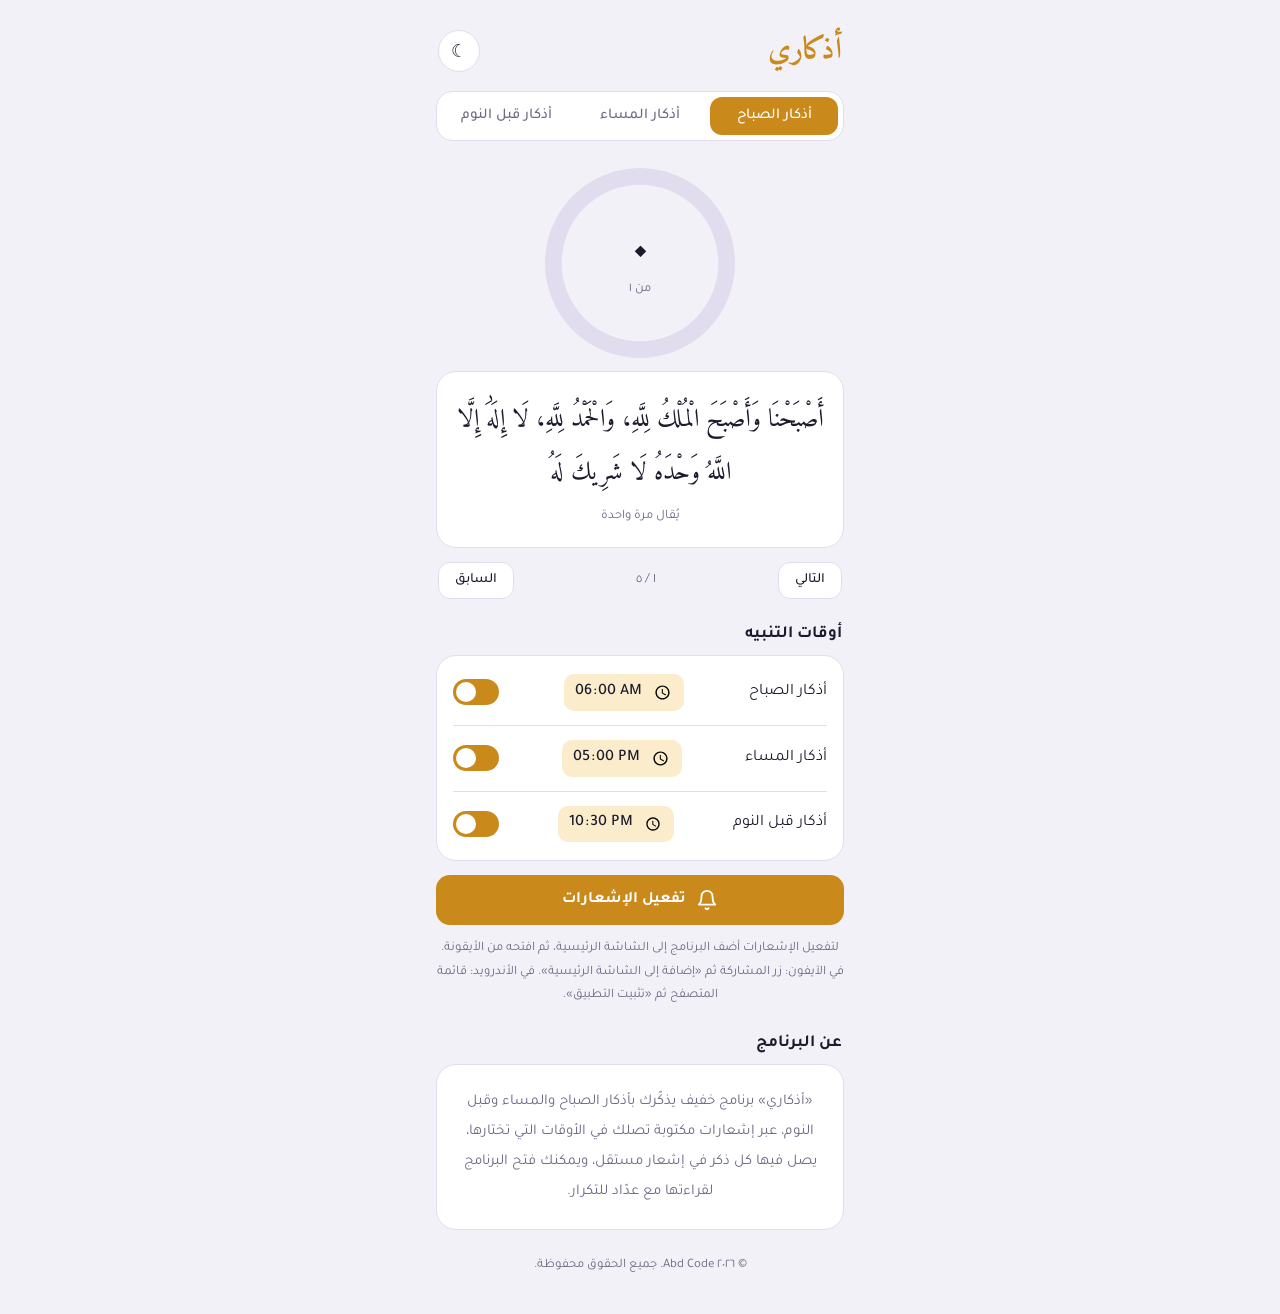
==== index.html @ f8cb50f6 "Add files via upload" ====
<!DOCTYPE html>
<html lang="ar" dir="rtl">
<head>
<meta charset="utf-8">
<meta name="viewport" content="width=device-width, initial-scale=1, viewport-fit=cover">
<title>أذكاري</title>
<link rel="manifest" href="manifest.json">
<link rel="icon" href="icon-192.png">
<link rel="apple-touch-icon" href="icon-192.png">
<meta name="theme-color" content="#5b52c9">
<meta name="apple-mobile-web-app-capable" content="yes">
<meta name="mobile-web-app-capable" content="yes">
<meta name="apple-mobile-web-app-title" content="أذكاري">
<link rel="stylesheet" href="https://fonts.googleapis.com/css2?family=Amiri:wght@400;700&family=Tajawal:wght@400;500;700&display=swap">
<link rel="stylesheet" href="style.css">
</head>
<body data-c="morning">
<main class="app">
<header><h1>أذكاري</h1><button class="ic" id="th" aria-label="تبديل الوضع">☾</button></header>
<div class="tabs" role="tablist" id="tabs"></div>
<div class="ring" id="ring" role="button" aria-label="اضغط للعدّ">
<svg viewBox="0 0 120 120"><circle class="tr" cx="60" cy="60" r="52"/><circle class="pg" id="pg" cx="60" cy="60" r="52" stroke-dasharray="326.7" stroke-dashoffset="326.7"/></svg>
<b><span id="cn">0</span><small id="ct"></small></b></div>
<section class="dhikr"><p id="tx"></p><div class="src" id="sr"></div></section>
<div class="nav"><button id="nx">التالي</button><span id="ix"></span><button id="pv">السابق</button></div>

<h2>أوقات التنبيه</h2>
<section class="set" id="set"></section>
<button class="test" id="en"><svg class="bell" viewBox="0 0 24 24" width="22" height="22" fill="none" stroke="currentColor" stroke-width="2" stroke-linecap="round" stroke-linejoin="round" aria-hidden="true"><path d="M18 8a6 6 0 0 0-12 0c0 7-3 9-3 9h18s-3-2-3-9"/><path d="M13.7 21a2 2 0 0 1-3.4 0"/></svg><span id="et">تفعيل الإشعارات</span></button>
<p class="note" id="st"></p>
<p class="note" id="hint" hidden>لتفعيل الإشعارات أضف البرنامج إلى الشاشة الرئيسية، ثم افتحه من الأيقونة. في الآيفون: زر المشاركة ثم «إضافة إلى الشاشة الرئيسية». في الأندرويد: قائمة المتصفح ثم «تثبيت التطبيق».</p>

<h2>عن البرنامج</h2>
<section class="about"><p>«أذكاري» برنامج خفيف يذكّرك بأذكار الصباح والمساء وقبل النوم، عبر إشعارات مكتوبة تصلك في الأوقات التي تختارها، يصل فيها كل ذكر في إشعار مستقل، ويمكنك فتح البرنامج لقراءتها مع عدّاد للتكرار.</p></section>
<footer>© ٢٠٢٦ Abd Code. جميع الحقوق محفوظة.</footer>
</main>
<script src="adhkar.js"></script>
<script src="app.js"></script>
</body>
</html>
---- style.css ----
:root{--bg:#f3f1f8;--card:#fff;--ink:#1c1b2e;--mute:#6d6a85;--line:#e1ddee;--a:#c98a1b;--a2:#fbeccb;--on:#fff;box-sizing:border-box;padding-top:env(safe-area-inset-top,0px);padding-bottom:env(safe-area-inset-bottom,0px)}
@media (prefers-color-scheme:dark){:root:not([data-theme="light"]){--bg:#0e0d1a;--card:#181730;--ink:#ece9fa;--mute:#9b97b8;--line:#2a2848;--a2:#2c2410}}
:root[data-theme="dark"]{--bg:#0e0d1a;--card:#181730;--ink:#ece9fa;--mute:#9b97b8;--line:#2a2848;--a2:#2c2410}
body[data-c="morning"]{--a:#c98a1b}
body[data-c="evening"]{--a:#c4566b;--a2:#f9dde3}
body[data-c="sleep"]{--a:#5b52c9;--a2:#dedbf8}
:root[data-theme="dark"] body[data-c="morning"]{--a:#e3a935}
:root[data-theme="dark"] body[data-c="evening"]{--a2:#35161f}
:root[data-theme="dark"] body[data-c="sleep"]{--a2:#1d1a42}
*{box-sizing:border-box;margin:0}
[hidden]{display:none!important}
html,body{background:var(--bg);color:var(--ink);font-family:Tajawal,system-ui,sans-serif;transition:background .3s}
.app{max-width:440px;margin:0 auto;padding:16px 16px 40px}
header{display:flex;justify-content:space-between;align-items:center;padding:8px 2px 14px}
h1{font-family:Amiri,serif;font-size:30px;color:var(--a)}
.ic{width:42px;height:42px;border-radius:50%;border:1px solid var(--line);background:var(--card);color:var(--ink);font-size:18px;cursor:pointer}
.tabs{display:grid;grid-template-columns:repeat(3,1fr);gap:6px;background:var(--card);border:1px solid var(--line);border-radius:16px;padding:5px}
.tab{border:0;background:none;color:var(--mute);font:500 15px Tajawal;padding:10px 4px;border-radius:12px;cursor:pointer}
.tab[aria-selected="true"]{background:var(--a);color:var(--on)}
.ring{position:relative;width:200px;height:200px;margin:22px auto 8px;cursor:pointer;-webkit-tap-highlight-color:transparent}
.ring svg{width:100%;height:100%;transform:rotate(-90deg)}
.ring circle{fill:none;stroke-width:10}
.tr{stroke:var(--line)}.pg{stroke:var(--a);stroke-linecap:round;transition:stroke-dashoffset .35s}
.ring b{position:absolute;inset:0;display:flex;flex-direction:column;align-items:center;justify-content:center;font:700 44px Tajawal}
.ring small{font:400 13px Tajawal;color:var(--mute)}
.dhikr,.about{background:var(--card);border:1px solid var(--line);border-radius:20px;padding:22px 18px;text-align:center}
.dhikr p{font-family:Amiri,serif;font-size:25px;line-height:2.1}
.about p{font-size:15px;line-height:2;color:var(--mute)}
.src{margin-top:10px;font-size:13px;color:var(--mute)}
.nav{display:flex;justify-content:space-between;align-items:center;margin:14px 2px}
.nav button{border:1px solid var(--line);background:var(--card);color:var(--ink);font:500 14px Tajawal;padding:9px 16px;border-radius:12px;cursor:pointer}
.nav span{color:var(--mute);font-size:14px}
h2{font-size:17px;margin:26px 2px 10px}
.set{background:var(--card);border:1px solid var(--line);border-radius:20px;padding:4px 16px}
.row{display:flex;align-items:center;justify-content:space-between;gap:10px;padding:14px 0;border-bottom:1px solid var(--line)}
.row:last-child{border:0}
.row input[type=time]{font:500 16px Tajawal;color:var(--ink);background:var(--a2);border:0;border-radius:10px;padding:7px 10px}
.sw{position:relative;width:46px;height:26px;flex:none}
.sw input{opacity:0;position:absolute;inset:0;width:100%;height:100%;cursor:pointer;z-index:1}
.sw i{position:absolute;inset:0;border-radius:20px;background:var(--line);transition:.2s}
.sw i::after{content:"";position:absolute;top:3px;right:3px;width:20px;height:20px;border-radius:50%;background:#fff;transition:.2s}
.sw input:checked+i{background:var(--a)}
.sw input:checked+i::after{right:23px}
.test{width:100%;margin-top:14px;border:0;background:var(--a);color:var(--on);font:700 16px Tajawal;padding:14px;border-radius:14px;cursor:pointer}
.test{display:flex;align-items:center;justify-content:center;gap:10px;transition:transform .15s,background .3s}
.test:active{transform:scale(.96)}
.bell{transform-origin:50% 12%}
.test.go{animation:pulse .8s ease-out}
.test.go .bell{animation:swing .9s ease-in-out}
.test.done{background:var(--a2);color:var(--ink)}
.test.done .bell{color:var(--a);animation:pop .5s ease-out}
@keyframes swing{0%{rotate:0deg}20%{rotate:22deg}40%{rotate:-18deg}60%{rotate:12deg}80%{rotate:-6deg}100%{rotate:0deg}}
@keyframes pulse{0%{box-shadow:0 0 0 0 rgba(128,128,128,.45)}100%{box-shadow:0 0 0 22px rgba(128,128,128,0)}}
@keyframes pop{0%{scale:.5}60%{scale:1.35}100%{scale:1}}
.note{margin-top:12px;font-size:13px;line-height:1.8;color:var(--mute);text-align:center}
footer{text-align:center;margin-top:28px;color:var(--mute);font-size:13px}
@media (prefers-reduced-motion:reduce){*{transition:none!important;animation:none!important}}
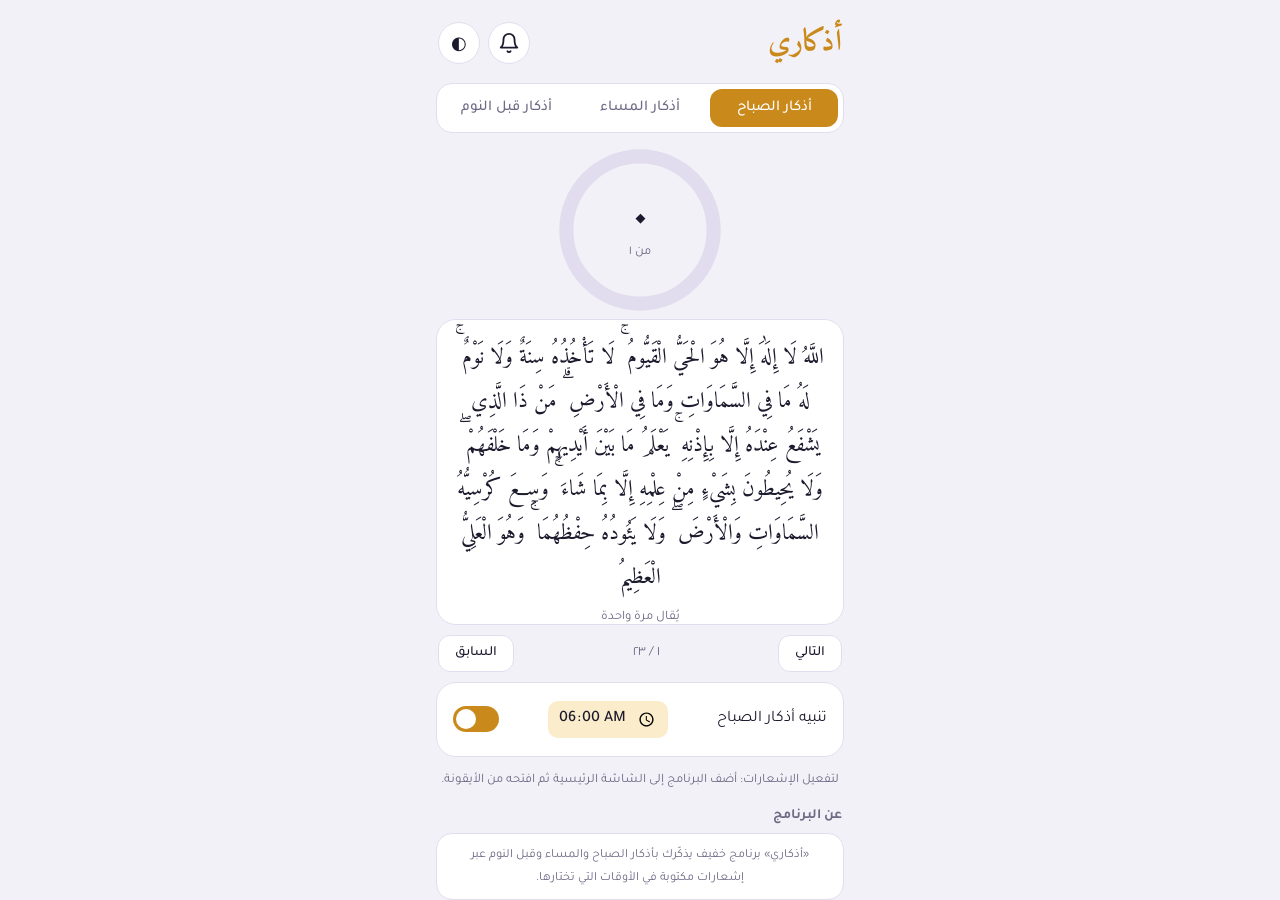
==== commit 373da20f: "Add files via upload" ====
--- a/index.html
+++ b/index.html
@@ -2,7 +2,7 @@
 <html lang="ar" dir="rtl">
 <head>
 <meta charset="utf-8">
-<meta name="viewport" content="width=device-width, initial-scale=1, viewport-fit=cover">
+<meta name="viewport" content="width=device-width, initial-scale=1, maximum-scale=1, user-scalable=no, viewport-fit=cover">
 <title>أذكاري</title>
 <link rel="manifest" href="manifest.json">
 <link rel="icon" href="icon-192.png">
@@ -10,13 +10,14 @@
 <meta name="theme-color" content="#5b52c9">
 <meta name="apple-mobile-web-app-capable" content="yes">
 <meta name="mobile-web-app-capable" content="yes">
+<meta name="apple-mobile-web-app-status-bar-style" content="black-translucent">
 <meta name="apple-mobile-web-app-title" content="أذكاري">
 <link rel="stylesheet" href="https://fonts.googleapis.com/css2?family=Amiri:wght@400;700&family=Tajawal:wght@400;500;700&display=swap">
 <link rel="stylesheet" href="style.css">
 </head>
 <body data-c="morning">
 <main class="app">
-<header><h1>أذكاري</h1><button class="ic" id="th" aria-label="تبديل الوضع">☾</button></header>
+<header><h1>أذكاري</h1><div class="hb"><button class="ic" id="en" aria-label="تفعيل الإشعارات"><svg class="bell" viewBox="0 0 24 24" width="22" height="22" fill="none" stroke="currentColor" stroke-width="2" stroke-linecap="round" stroke-linejoin="round" aria-hidden="true"><path d="M18 8a6 6 0 0 0-12 0c0 7-3 9-3 9h18s-3-2-3-9"/><path d="M13.7 21a2 2 0 0 1-3.4 0"/></svg></button><button class="ic" id="th" aria-label="تبديل الوضع">◐</button></div></header>
 <div class="tabs" role="tablist" id="tabs"></div>
 <div class="ring" id="ring" role="button" aria-label="اضغط للعدّ">
 <svg viewBox="0 0 120 120"><circle class="tr" cx="60" cy="60" r="52"/><circle class="pg" id="pg" cx="60" cy="60" r="52" stroke-dasharray="326.7" stroke-dashoffset="326.7"/></svg>
@@ -24,16 +25,13 @@
 <section class="dhikr"><p id="tx"></p><div class="src" id="sr"></div></section>
 <div class="nav"><button id="nx">التالي</button><span id="ix"></span><button id="pv">السابق</button></div>
 
-<h2>أوقات التنبيه</h2>
 <section class="set" id="set"></section>
-<button class="test" id="en"><svg class="bell" viewBox="0 0 24 24" width="22" height="22" fill="none" stroke="currentColor" stroke-width="2" stroke-linecap="round" stroke-linejoin="round" aria-hidden="true"><path d="M18 8a6 6 0 0 0-12 0c0 7-3 9-3 9h18s-3-2-3-9"/><path d="M13.7 21a2 2 0 0 1-3.4 0"/></svg><span id="et">تفعيل الإشعارات</span></button>
-<p class="note" id="st"></p>
-<p class="note" id="hint" hidden>لتفعيل الإشعارات أضف البرنامج إلى الشاشة الرئيسية، ثم افتحه من الأيقونة. في الآيفون: زر المشاركة ثم «إضافة إلى الشاشة الرئيسية». في الأندرويد: قائمة المتصفح ثم «تثبيت التطبيق».</p>
-
+<p class="note" id="hint" hidden>لتفعيل الإشعارات: أضف البرنامج إلى الشاشة الرئيسية ثم افتحه من الأيقونة.</p>
 <h2>عن البرنامج</h2>
-<section class="about"><p>«أذكاري» برنامج خفيف يذكّرك بأذكار الصباح والمساء وقبل النوم، عبر إشعارات مكتوبة تصلك في الأوقات التي تختارها، يصل فيها كل ذكر في إشعار مستقل، ويمكنك فتح البرنامج لقراءتها مع عدّاد للتكرار.</p></section>
+<section class="about"><p>«أذكاري» برنامج خفيف يذكّرك بأذكار الصباح والمساء وقبل النوم عبر إشعارات مكتوبة في الأوقات التي تختارها.</p></section>
 <footer>© ٢٠٢٦ Abd Code. جميع الحقوق محفوظة.</footer>
 </main>
+<div class="toast" id="st" role="status"></div>
 <script src="adhkar.js"></script>
 <script src="app.js"></script>
 </body>
--- a/style.css
+++ b/style.css
@@ -55,3 +55,18 @@
 .note{margin-top:12px;font-size:13px;line-height:1.8;color:var(--mute);text-align:center}
 footer{text-align:center;margin-top:28px;color:var(--mute);font-size:13px}
 @media (prefers-reduced-motion:reduce){*{transition:none!important;animation:none!important}}
+
+html,body{height:100%;overflow:hidden;overscroll-behavior:none;-webkit-user-select:none;user-select:none;-webkit-touch-callout:none;-webkit-tap-highlight-color:transparent;touch-action:manipulation}
+.app{height:100%;overflow-y:auto;overscroll-behavior:contain;-webkit-overflow-scrolling:touch;padding:8px 16px calc(20px + env(safe-area-inset-bottom,0px))}
+.hb{display:flex;gap:8px}
+.ic{display:flex;align-items:center;justify-content:center}
+.ic.go{animation:pulse .8s ease-out}.ic.go .bell{animation:swing .9s ease-in-out}
+.ic.done{background:var(--a);color:var(--on);border-color:var(--a)}.ic.done .bell{animation:pop .5s ease-out}
+.ring{width:170px;height:170px;margin:12px auto 4px}.ring b{font-size:38px}
+.dhikr{padding:16px 14px;max-height:34vh;overflow-y:auto}.dhikr p{font-size:22px;line-height:2}
+.nav{margin:10px 2px}
+h2{font-size:14px;margin:16px 2px 8px;color:var(--mute)}
+.about{padding:10px 14px;border-radius:16px}.about p{font-size:12.5px;line-height:1.8}
+footer{margin-top:14px}
+.toast{position:fixed;bottom:calc(20px + env(safe-area-inset-bottom,0px));left:50%;transform:translate(-50%,30px);max-width:88vw;background:var(--card);color:var(--ink);border:1px solid var(--line);border-radius:14px;padding:10px 16px;font-size:14px;text-align:center;opacity:0;pointer-events:none;transition:.3s;z-index:9;box-shadow:0 6px 24px rgba(0,0,0,.2)}
+.toast.on{opacity:1;transform:translate(-50%,0)}
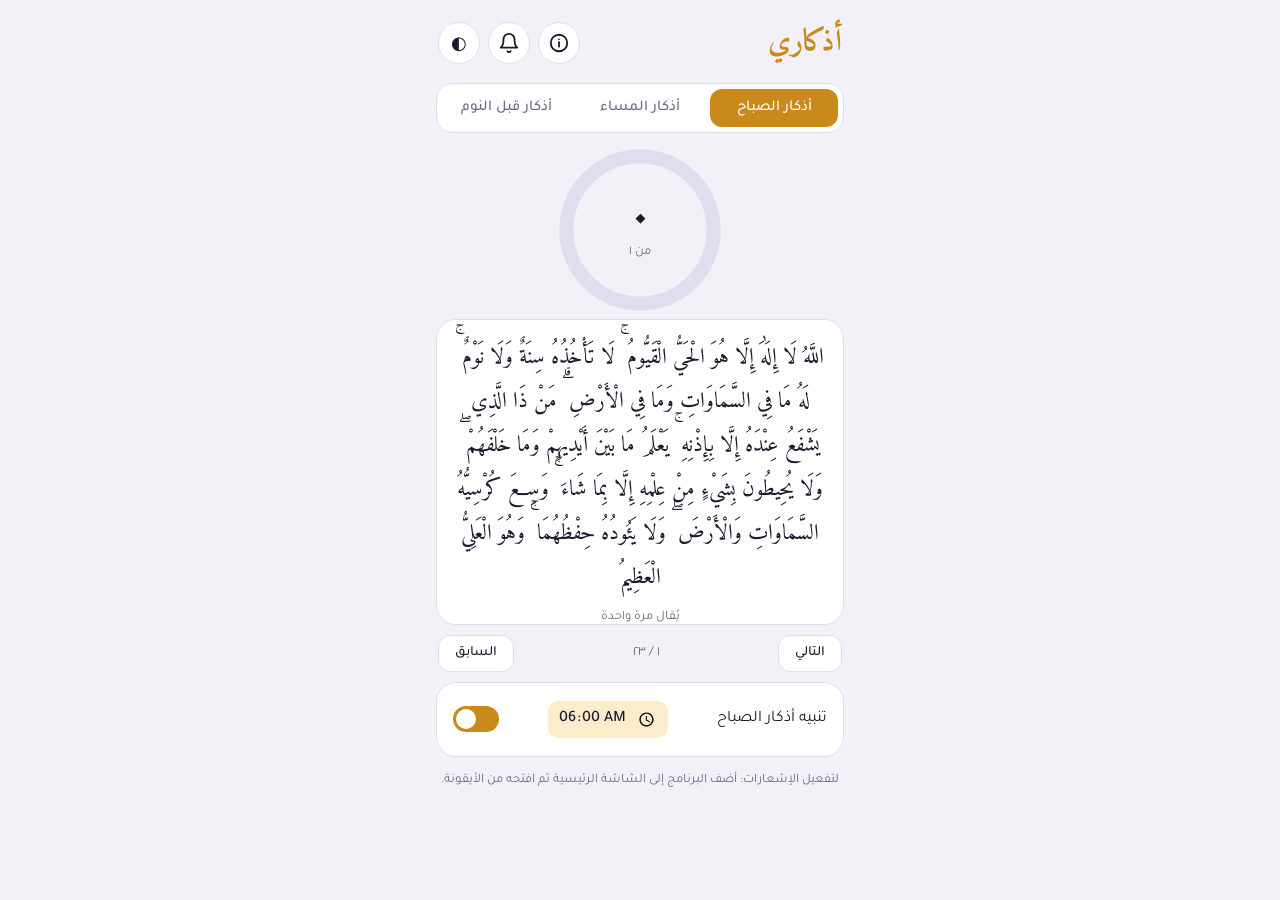
==== commit c461534b: "Add files via upload" ====
--- a/index.html
+++ b/index.html
@@ -17,7 +17,7 @@
 </head>
 <body data-c="morning">
 <main class="app">
-<header><h1>أذكاري</h1><div class="hb"><button class="ic" id="en" aria-label="تفعيل الإشعارات"><svg class="bell" viewBox="0 0 24 24" width="22" height="22" fill="none" stroke="currentColor" stroke-width="2" stroke-linecap="round" stroke-linejoin="round" aria-hidden="true"><path d="M18 8a6 6 0 0 0-12 0c0 7-3 9-3 9h18s-3-2-3-9"/><path d="M13.7 21a2 2 0 0 1-3.4 0"/></svg></button><button class="ic" id="th" aria-label="تبديل الوضع">◐</button></div></header>
+<header><h1>أذكاري</h1><div class="hb"><button class="ic" id="inf" aria-label="عن البرنامج"><svg viewBox="0 0 24 24" width="22" height="22" fill="none" stroke="currentColor" stroke-width="2" stroke-linecap="round" aria-hidden="true"><circle cx="12" cy="12" r="9"/><path d="M12 11v5M12 8h.01"/></svg></button><button class="ic" id="en" aria-label="تفعيل الإشعارات"><svg class="bell" viewBox="0 0 24 24" width="22" height="22" fill="none" stroke="currentColor" stroke-width="2" stroke-linecap="round" stroke-linejoin="round" aria-hidden="true"><path d="M18 8a6 6 0 0 0-12 0c0 7-3 9-3 9h18s-3-2-3-9"/><path d="M13.7 21a2 2 0 0 1-3.4 0"/></svg></button><button class="ic" id="th" aria-label="تبديل الوضع">◐</button></div></header>
 <div class="tabs" role="tablist" id="tabs"></div>
 <div class="ring" id="ring" role="button" aria-label="اضغط للعدّ">
 <svg viewBox="0 0 120 120"><circle class="tr" cx="60" cy="60" r="52"/><circle class="pg" id="pg" cx="60" cy="60" r="52" stroke-dasharray="326.7" stroke-dashoffset="326.7"/></svg>
@@ -27,10 +27,9 @@
 
 <section class="set" id="set"></section>
 <p class="note" id="hint" hidden>لتفعيل الإشعارات: أضف البرنامج إلى الشاشة الرئيسية ثم افتحه من الأيقونة.</p>
-<h2>عن البرنامج</h2>
-<section class="about"><p>«أذكاري» برنامج خفيف يذكّرك بأذكار الصباح والمساء وقبل النوم عبر إشعارات مكتوبة في الأوقات التي تختارها.</p></section>
-<footer>© ٢٠٢٦ Abd Code. جميع الحقوق محفوظة.</footer>
+
 </main>
+<div class="sheet" id="sh" aria-hidden="true"><div class="box" role="dialog" aria-label="عن البرنامج"><button class="x" id="sx" aria-label="إغلاق">✕</button><h3>أذكاري</h3><p>«أذكاري» برنامج خفيف يذكّرك بأذكار الصباح والمساء وقبل النوم عبر إشعارات مكتوبة في الأوقات التي تختارها.</p><div class="lk" id="lk"></div><p class="ver" id="vr"></p><p class="ver">© ٢٠٢٦ Abd Code. جميع الحقوق محفوظة.</p></div></div>
 <div class="toast" id="st" role="status"></div>
 <script src="adhkar.js"></script>
 <script src="app.js"></script>
--- a/style.css
+++ b/style.css
@@ -70,3 +70,14 @@
 footer{margin-top:14px}
 .toast{position:fixed;bottom:calc(20px + env(safe-area-inset-bottom,0px));left:50%;transform:translate(-50%,30px);max-width:88vw;background:var(--card);color:var(--ink);border:1px solid var(--line);border-radius:14px;padding:10px 16px;font-size:14px;text-align:center;opacity:0;pointer-events:none;transition:.3s;z-index:9;box-shadow:0 6px 24px rgba(0,0,0,.2)}
 .toast.on{opacity:1;transform:translate(-50%,0)}
+
+.sheet{position:fixed;inset:0;background:rgba(0,0,0,.45);display:flex;align-items:flex-end;justify-content:center;z-index:20;opacity:0;pointer-events:none;transition:opacity .25s}
+.sheet.on{opacity:1;pointer-events:auto}
+.box{position:relative;width:100%;max-width:440px;background:var(--card);border-radius:24px 24px 0 0;padding:22px 18px calc(22px + env(safe-area-inset-bottom,0px));text-align:center;transform:translateY(40px);transition:transform .3s}
+.sheet.on .box{transform:none}
+.x{position:absolute;top:12px;left:14px;border:0;background:var(--a2);color:var(--ink);width:32px;height:32px;border-radius:50%;font-size:14px;cursor:pointer}
+.box h3{font-family:Amiri,serif;font-size:28px;color:var(--a);margin-bottom:6px}
+.box p{font-size:13.5px;line-height:1.9;color:var(--mute)}
+.box p.ver{font-size:12px;margin-top:6px}
+.lk{display:flex;gap:8px;justify-content:center;flex-wrap:wrap;margin:14px 0 8px}
+.lk a{background:var(--a2);color:var(--ink);text-decoration:none;font:500 14px Tajawal;padding:9px 16px;border-radius:12px}
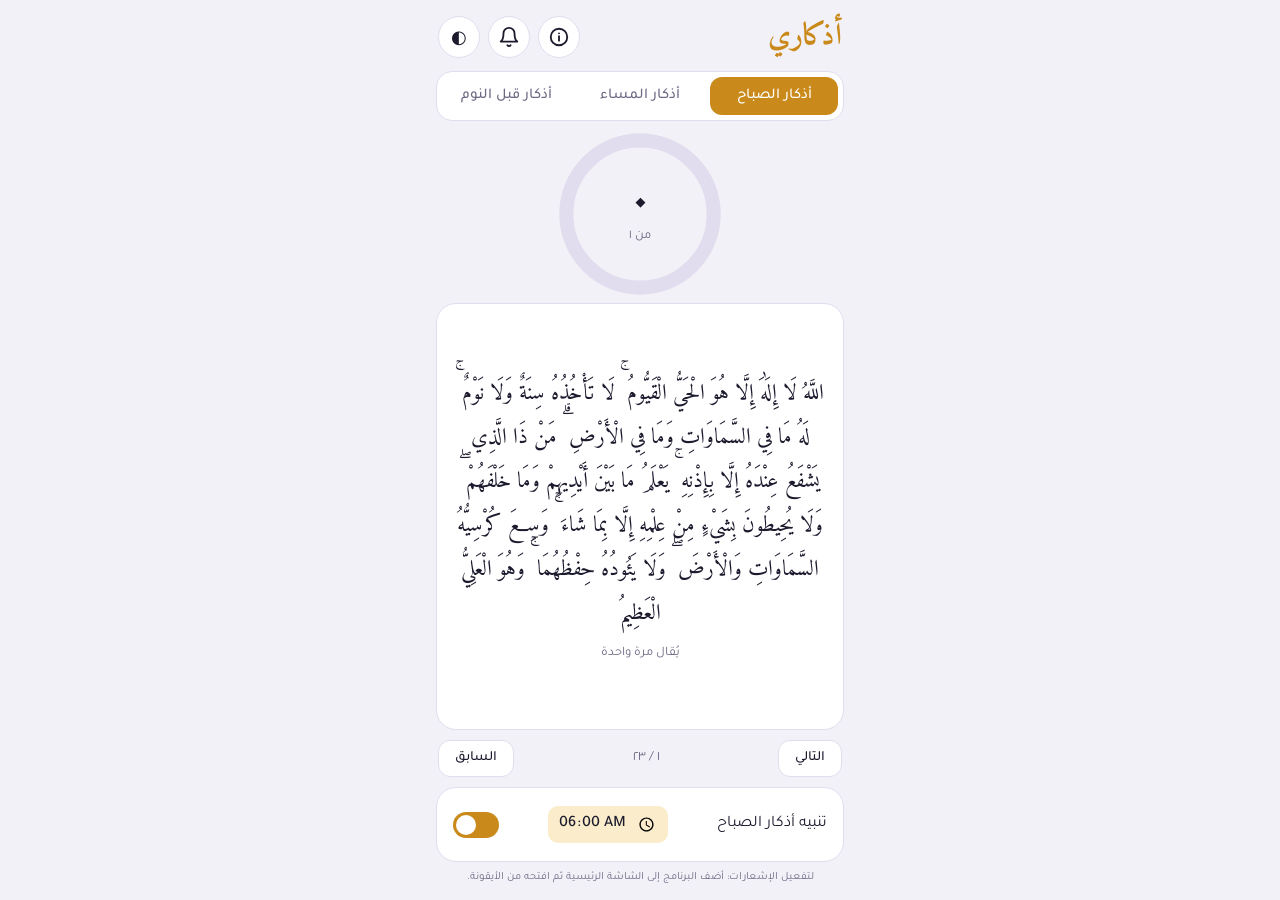
==== commit 0f737e8a: "Add files via upload" ====
--- a/index.html
+++ b/index.html
@@ -29,7 +29,7 @@
 <p class="note" id="hint" hidden>لتفعيل الإشعارات: أضف البرنامج إلى الشاشة الرئيسية ثم افتحه من الأيقونة.</p>
 
 </main>
-<div class="sheet" id="sh" aria-hidden="true"><div class="box" role="dialog" aria-label="عن البرنامج"><button class="x" id="sx" aria-label="إغلاق">✕</button><h3>أذكاري</h3><p>«أذكاري» برنامج خفيف يذكّرك بأذكار الصباح والمساء وقبل النوم عبر إشعارات مكتوبة في الأوقات التي تختارها.</p><div class="lk" id="lk"></div><p class="ver" id="vr"></p><p class="ver">© ٢٠٢٦ Abd Code. جميع الحقوق محفوظة.</p></div></div>
+<div class="sheet" id="sh" aria-hidden="true"><div class="box" role="dialog" aria-label="عن البرنامج"><button class="x" id="sx" aria-label="إغلاق">✕</button><h3>أذكاري</h3><p>«أذكاري» برنامج خفيف يذكّرك بأذكار الصباح والمساء وقبل النوم عبر إشعارات مكتوبة في الأوقات التي تختارها.</p><div class="lk" id="lk"></div><p class="ver" id="vr"></p><p class="cp"><svg class="logo" viewBox="0 0 32 32" width="22" height="22" aria-hidden="true"><rect width="32" height="32" rx="8" fill="var(--a)"/><path d="M12 11l-5 5 5 5M20 11l5 5-5 5M17.5 9l-3 14" fill="none" stroke="#fff" stroke-width="2.2" stroke-linecap="round" stroke-linejoin="round"/></svg><span>© 2026 Abd Code. جميع الحقوق محفوظة.</span></p></div></div>
 <div class="toast" id="st" role="status"></div>
 <script src="adhkar.js"></script>
 <script src="app.js"></script>
--- a/style.css
+++ b/style.css
@@ -81,3 +81,14 @@
 .box p.ver{font-size:12px;margin-top:6px}
 .lk{display:flex;gap:8px;justify-content:center;flex-wrap:wrap;margin:14px 0 8px}
 .lk a{background:var(--a2);color:var(--ink);text-decoration:none;font:500 14px Tajawal;padding:9px 16px;border-radius:12px}
+
+.app{display:flex;flex-direction:column;overflow:hidden;padding:6px 16px calc(12px + env(safe-area-inset-bottom,0px))}
+header{padding:4px 2px 8px}
+.ring{flex:none;width:min(170px,22dvh);height:min(170px,22dvh);margin:8px auto 4px}
+.ring b{font-size:min(38px,5dvh)}
+.dhikr{flex:1;min-height:0;max-height:none;display:flex;flex-direction:column;overflow-y:auto}
+.dhikr>:first-child{margin-top:auto}.dhikr>:last-child{margin-bottom:auto}
+.nav{flex:none}.set{flex:none}
+.note{margin-top:6px;font-size:11px}
+.lk a{display:inline-flex;align-items:center;gap:6px}
+.box p.cp{display:flex;align-items:center;justify-content:center;gap:8px;font-size:12px;margin-top:6px}
